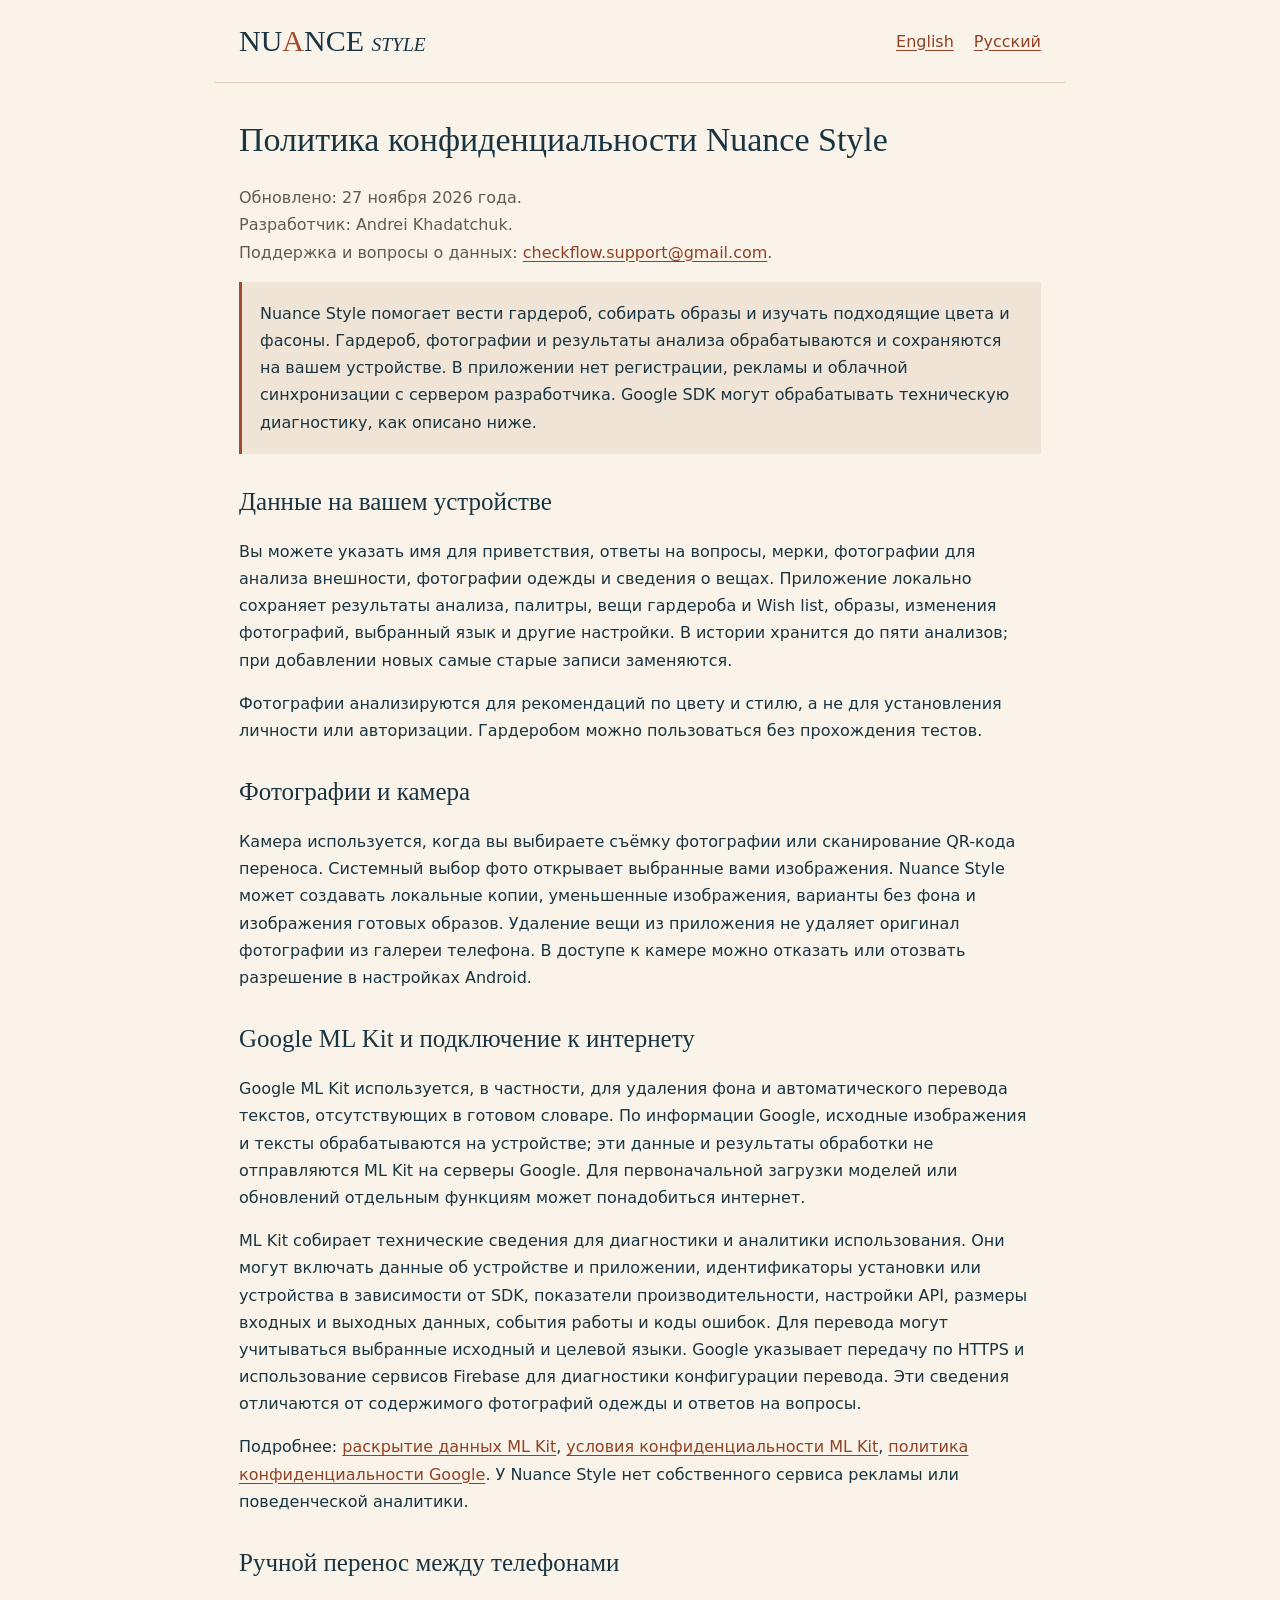
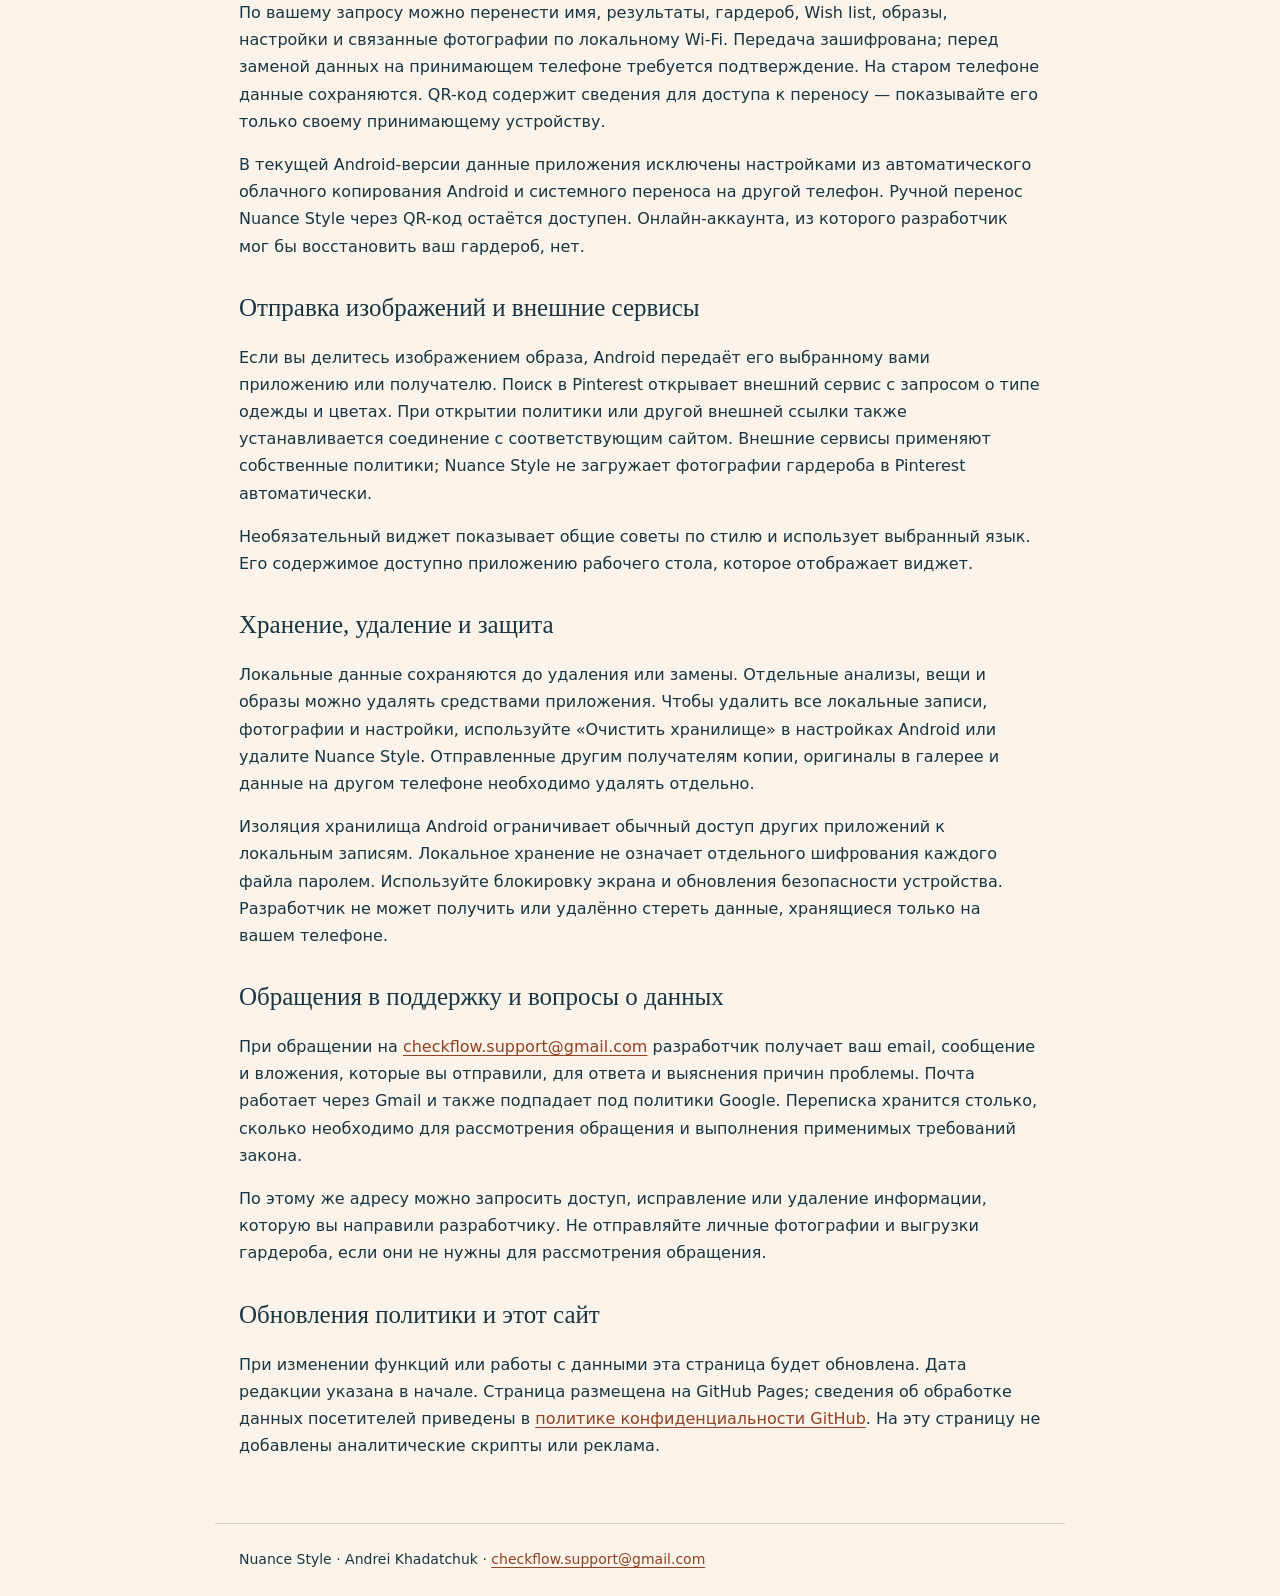
==== nuance-style/ru.html @ 470cd1a6 "Add Nuance Style privacy policy in English and Russian" ====
<!doctype html>
<html lang="ru">
<head><meta charset="utf-8"><meta name="viewport" content="width=device-width, initial-scale=1"><meta name="description" content="Политика конфиденциальности Nuance Style: гардероб, фотографии, анализ внешности и Google ML Kit."><title>Nuance Style — Политика конфиденциальности</title><link rel="stylesheet" href="styles.css"></head>
<body>
<header><a class="brand" href="./">NU<b>A</b>NCE <em>STYLE</em></a><nav aria-label="Язык"><a href="./" lang="en" hreflang="en">English</a><a href="ru.html" lang="ru" hreflang="ru" aria-current="page">Русский</a></nav></header>
<main>
<h1>Политика конфиденциальности Nuance Style</h1>
<p class="meta">Обновлено: 27 ноября 2026 года.<br>Разработчик: Andrei Khadatchuk.<br>Поддержка и вопросы о данных: <a href="mailto:checkflow.support@gmail.com">checkflow.support@gmail.com</a>.</p>
<p class="intro">Nuance Style помогает вести гардероб, собирать образы и изучать подходящие цвета и фасоны. Гардероб, фотографии и результаты анализа обрабатываются и сохраняются на вашем устройстве. В приложении нет регистрации, рекламы и облачной синхронизации с сервером разработчика. Google SDK могут обрабатывать техническую диагностику, как описано ниже.</p>
<h2>Данные на вашем устройстве</h2>
<p>Вы можете указать имя для приветствия, ответы на вопросы, мерки, фотографии для анализа внешности, фотографии одежды и сведения о вещах. Приложение локально сохраняет результаты анализа, палитры, вещи гардероба и Wish list, образы, изменения фотографий, выбранный язык и другие настройки. В истории хранится до пяти анализов; при добавлении новых самые старые записи заменяются.</p>
<p>Фотографии анализируются для рекомендаций по цвету и стилю, а не для установления личности или авторизации. Гардеробом можно пользоваться без прохождения тестов.</p>
<h2>Фотографии и камера</h2>
<p>Камера используется, когда вы выбираете съёмку фотографии или сканирование QR-кода переноса. Системный выбор фото открывает выбранные вами изображения. Nuance Style может создавать локальные копии, уменьшенные изображения, варианты без фона и изображения готовых образов. Удаление вещи из приложения не удаляет оригинал фотографии из галереи телефона. В доступе к камере можно отказать или отозвать разрешение в настройках Android.</p>
<h2>Google ML Kit и подключение к интернету</h2>
<p>Google ML Kit используется, в частности, для удаления фона и автоматического перевода текстов, отсутствующих в готовом словаре. По информации Google, исходные изображения и тексты обрабатываются на устройстве; эти данные и результаты обработки не отправляются ML Kit на серверы Google. Для первоначальной загрузки моделей или обновлений отдельным функциям может понадобиться интернет.</p>
<p>ML Kit собирает технические сведения для диагностики и аналитики использования. Они могут включать данные об устройстве и приложении, идентификаторы установки или устройства в зависимости от SDK, показатели производительности, настройки API, размеры входных и выходных данных, события работы и коды ошибок. Для перевода могут учитываться выбранные исходный и целевой языки. Google указывает передачу по HTTPS и использование сервисов Firebase для диагностики конфигурации перевода. Эти сведения отличаются от содержимого фотографий одежды и ответов на вопросы.</p>
<p>Подробнее: <a href="https://developers.google.com/ml-kit/android-data-disclosure">раскрытие данных ML Kit</a>, <a href="https://developers.google.com/ml-kit/terms">условия конфиденциальности ML Kit</a>, <a href="https://policies.google.com/privacy">политика конфиденциальности Google</a>. У Nuance Style нет собственного сервиса рекламы или поведенческой аналитики.</p>
<h2>Ручной перенос между телефонами</h2>
<p>По вашему запросу можно перенести имя, результаты, гардероб, Wish list, образы, настройки и связанные фотографии по локальному Wi-Fi. Передача зашифрована; перед заменой данных на принимающем телефоне требуется подтверждение. На старом телефоне данные сохраняются. QR-код содержит сведения для доступа к переносу — показывайте его только своему принимающему устройству.</p>
<p>В текущей Android-версии данные приложения исключены настройками из автоматического облачного копирования Android и системного переноса на другой телефон. Ручной перенос Nuance Style через QR-код остаётся доступен. Онлайн-аккаунта, из которого разработчик мог бы восстановить ваш гардероб, нет.</p>
<h2>Отправка изображений и внешние сервисы</h2>
<p>Если вы делитесь изображением образа, Android передаёт его выбранному вами приложению или получателю. Поиск в Pinterest открывает внешний сервис с запросом о типе одежды и цветах. При открытии политики или другой внешней ссылки также устанавливается соединение с соответствующим сайтом. Внешние сервисы применяют собственные политики; Nuance Style не загружает фотографии гардероба в Pinterest автоматически.</p>
<p>Необязательный виджет показывает общие советы по стилю и использует выбранный язык. Его содержимое доступно приложению рабочего стола, которое отображает виджет.</p>
<h2>Хранение, удаление и защита</h2>
<p>Локальные данные сохраняются до удаления или замены. Отдельные анализы, вещи и образы можно удалять средствами приложения. Чтобы удалить все локальные записи, фотографии и настройки, используйте «Очистить хранилище» в настройках Android или удалите Nuance Style. Отправленные другим получателям копии, оригиналы в галерее и данные на другом телефоне необходимо удалять отдельно.</p>
<p>Изоляция хранилища Android ограничивает обычный доступ других приложений к локальным записям. Локальное хранение не означает отдельного шифрования каждого файла паролем. Используйте блокировку экрана и обновления безопасности устройства. Разработчик не может получить или удалённо стереть данные, хранящиеся только на вашем телефоне.</p>
<h2>Обращения в поддержку и вопросы о данных</h2>
<p>При обращении на <a href="mailto:checkflow.support@gmail.com">checkflow.support@gmail.com</a> разработчик получает ваш email, сообщение и вложения, которые вы отправили, для ответа и выяснения причин проблемы. Почта работает через Gmail и также подпадает под политики Google. Переписка хранится столько, сколько необходимо для рассмотрения обращения и выполнения применимых требований закона.</p>
<p>По этому же адресу можно запросить доступ, исправление или удаление информации, которую вы направили разработчику. Не отправляйте личные фотографии и выгрузки гардероба, если они не нужны для рассмотрения обращения.</p>
<h2>Обновления политики и этот сайт</h2>
<p>При изменении функций или работы с данными эта страница будет обновлена. Дата редакции указана в начале. Страница размещена на GitHub Pages; сведения об обработке данных посетителей приведены в <a href="https://docs.github.com/en/site-policy/privacy-policies/github-general-privacy-statement">политике конфиденциальности GitHub</a>. На эту страницу не добавлены аналитические скрипты или реклама.</p>
</main><footer>Nuance Style · Andrei Khadatchuk · <a href="mailto:checkflow.support@gmail.com">checkflow.support@gmail.com</a></footer>
</body></html>
---- nuance-style/styles.css ----
:root{color-scheme:light;font-family:system-ui,sans-serif;color:#193541;background:#faf3ea}*{box-sizing:border-box}body{margin:0}header,main,footer{max-width:850px;margin:auto;padding:24px}header{display:flex;flex-wrap:wrap;gap:18px;align-items:center;justify-content:space-between;border-bottom:1px solid #ddcfc2}.brand{font-family:Georgia,serif;font-size:30px;color:#193541;text-decoration:none}.brand b{font-weight:400;color:#a24c2e}.brand em{font-size:.65em}nav{display:flex;gap:20px}a{color:#914124;text-underline-offset:3px;overflow-wrap:anywhere}main{padding-top:36px;padding-bottom:48px}h1,h2{font-family:Georgia,serif;font-weight:400;line-height:1.25}h1{font-size:34px;margin-top:0}h2{font-size:25px;margin-top:32px}p,li{font-size:16px;line-height:1.7}li{margin-bottom:8px}.intro{padding:18px;background:#f0e4d7;border-left:3px solid #a24c2e}.meta{color:#635a51}footer{border-top:1px solid #ddcfc2;font-size:14px;line-height:1.7}@media(max-width:400px){header,main,footer{padding:20px}h1{font-size:29px}}
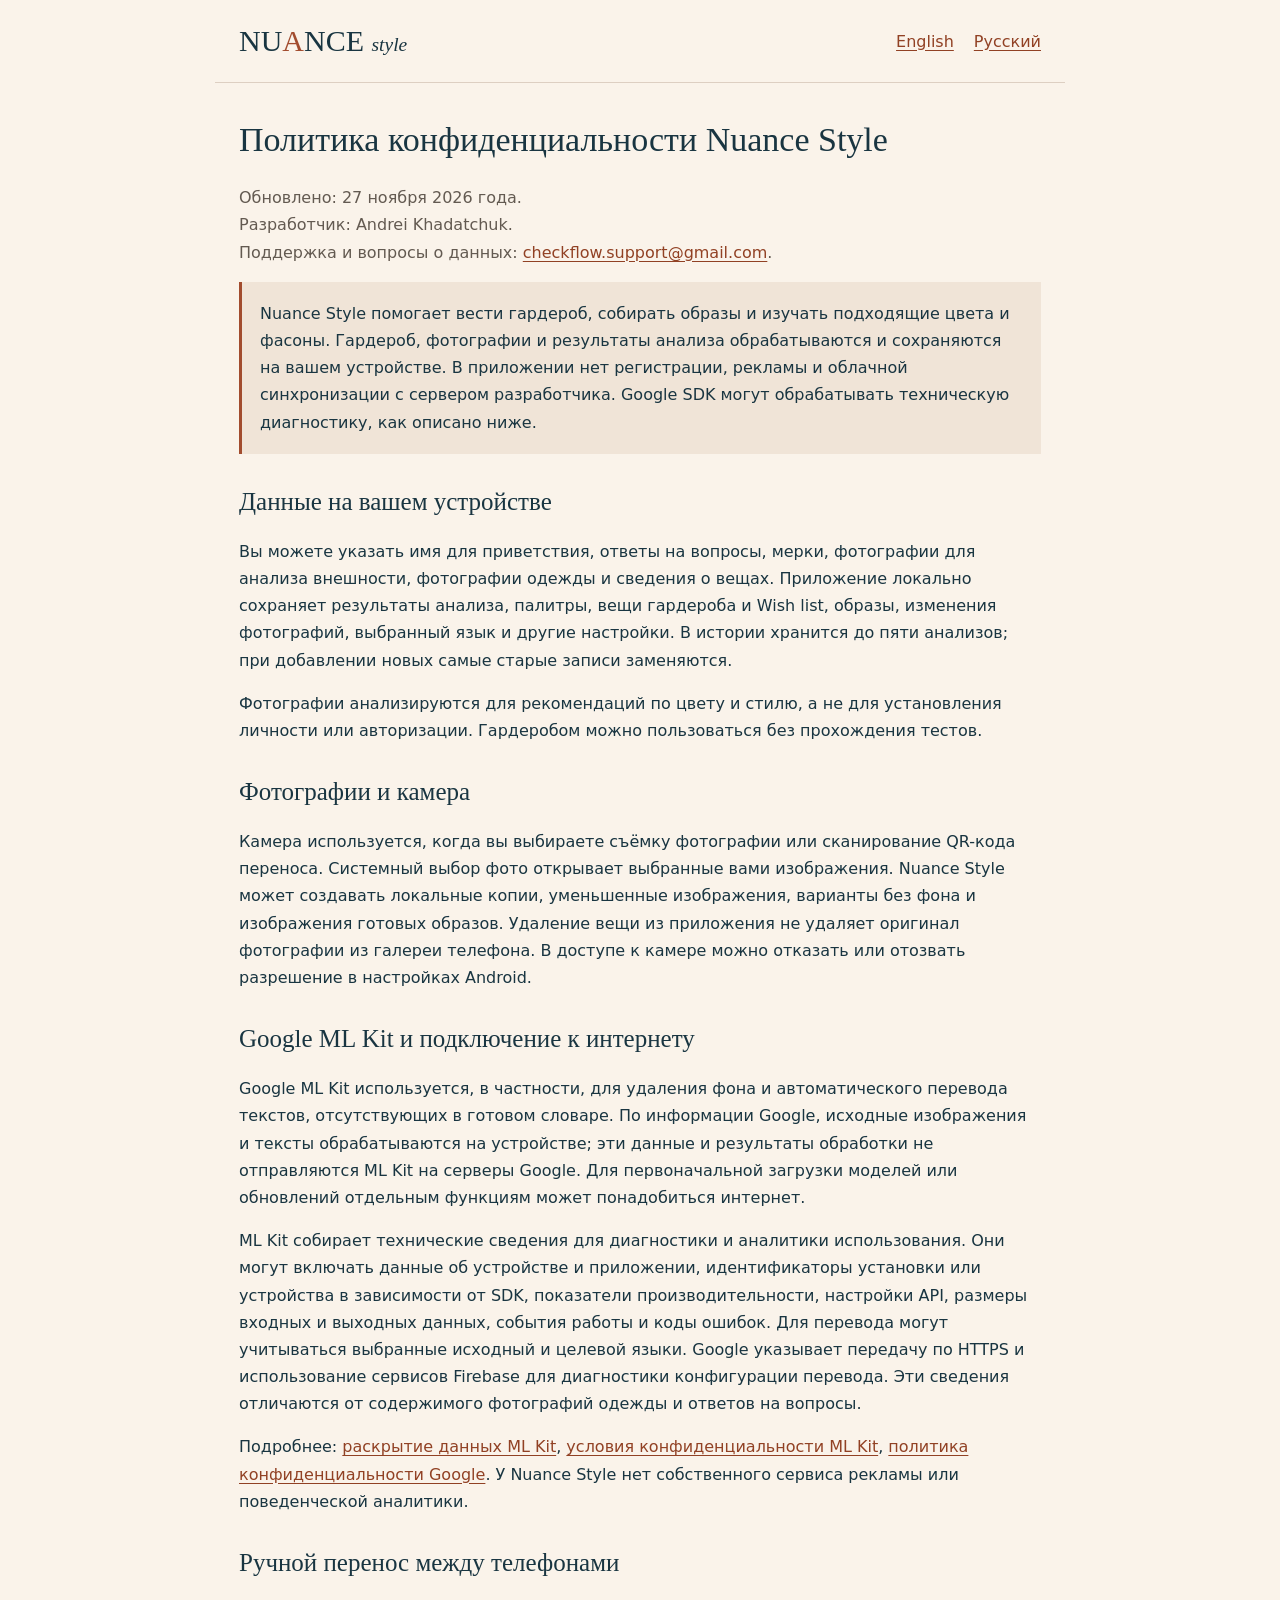
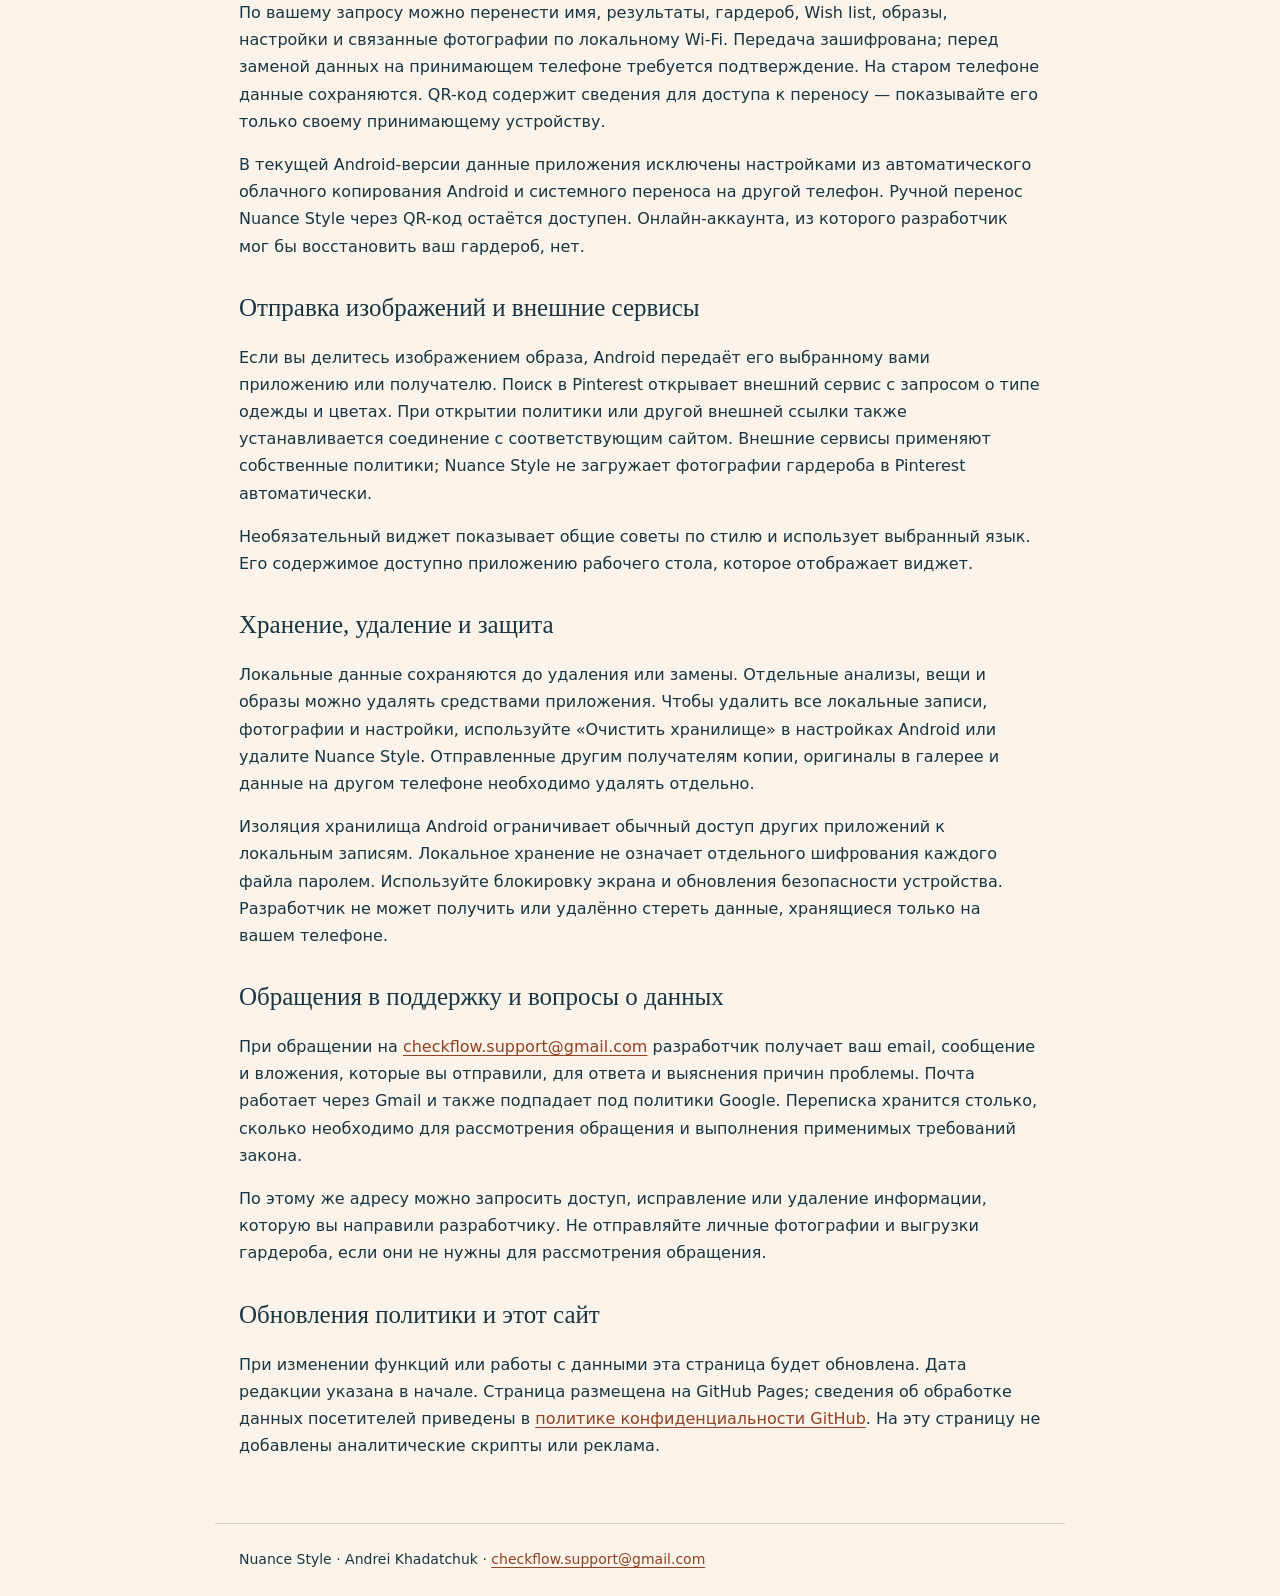
==== commit 2a188fc0: "Use lowercase italic style in Nuance Style policy wordmark" ====
--- a/nuance-style/ru.html
+++ b/nuance-style/ru.html
@@ -2,7 +2,7 @@
 <html lang="ru">
 <head><meta charset="utf-8"><meta name="viewport" content="width=device-width, initial-scale=1"><meta name="description" content="Политика конфиденциальности Nuance Style: гардероб, фотографии, анализ внешности и Google ML Kit."><title>Nuance Style — Политика конфиденциальности</title><link rel="stylesheet" href="styles.css"></head>
 <body>
-<header><a class="brand" href="./">NU<b>A</b>NCE <em>STYLE</em></a><nav aria-label="Язык"><a href="./" lang="en" hreflang="en">English</a><a href="ru.html" lang="ru" hreflang="ru" aria-current="page">Русский</a></nav></header>
+<header><a class="brand" href="./">NU<b>A</b>NCE <em>style</em></a><nav aria-label="Язык"><a href="./" lang="en" hreflang="en">English</a><a href="ru.html" lang="ru" hreflang="ru" aria-current="page">Русский</a></nav></header>
 <main>
 <h1>Политика конфиденциальности Nuance Style</h1>
 <p class="meta">Обновлено: 27 ноября 2026 года.<br>Разработчик: Andrei Khadatchuk.<br>Поддержка и вопросы о данных: <a href="mailto:checkflow.support@gmail.com">checkflow.support@gmail.com</a>.</p>
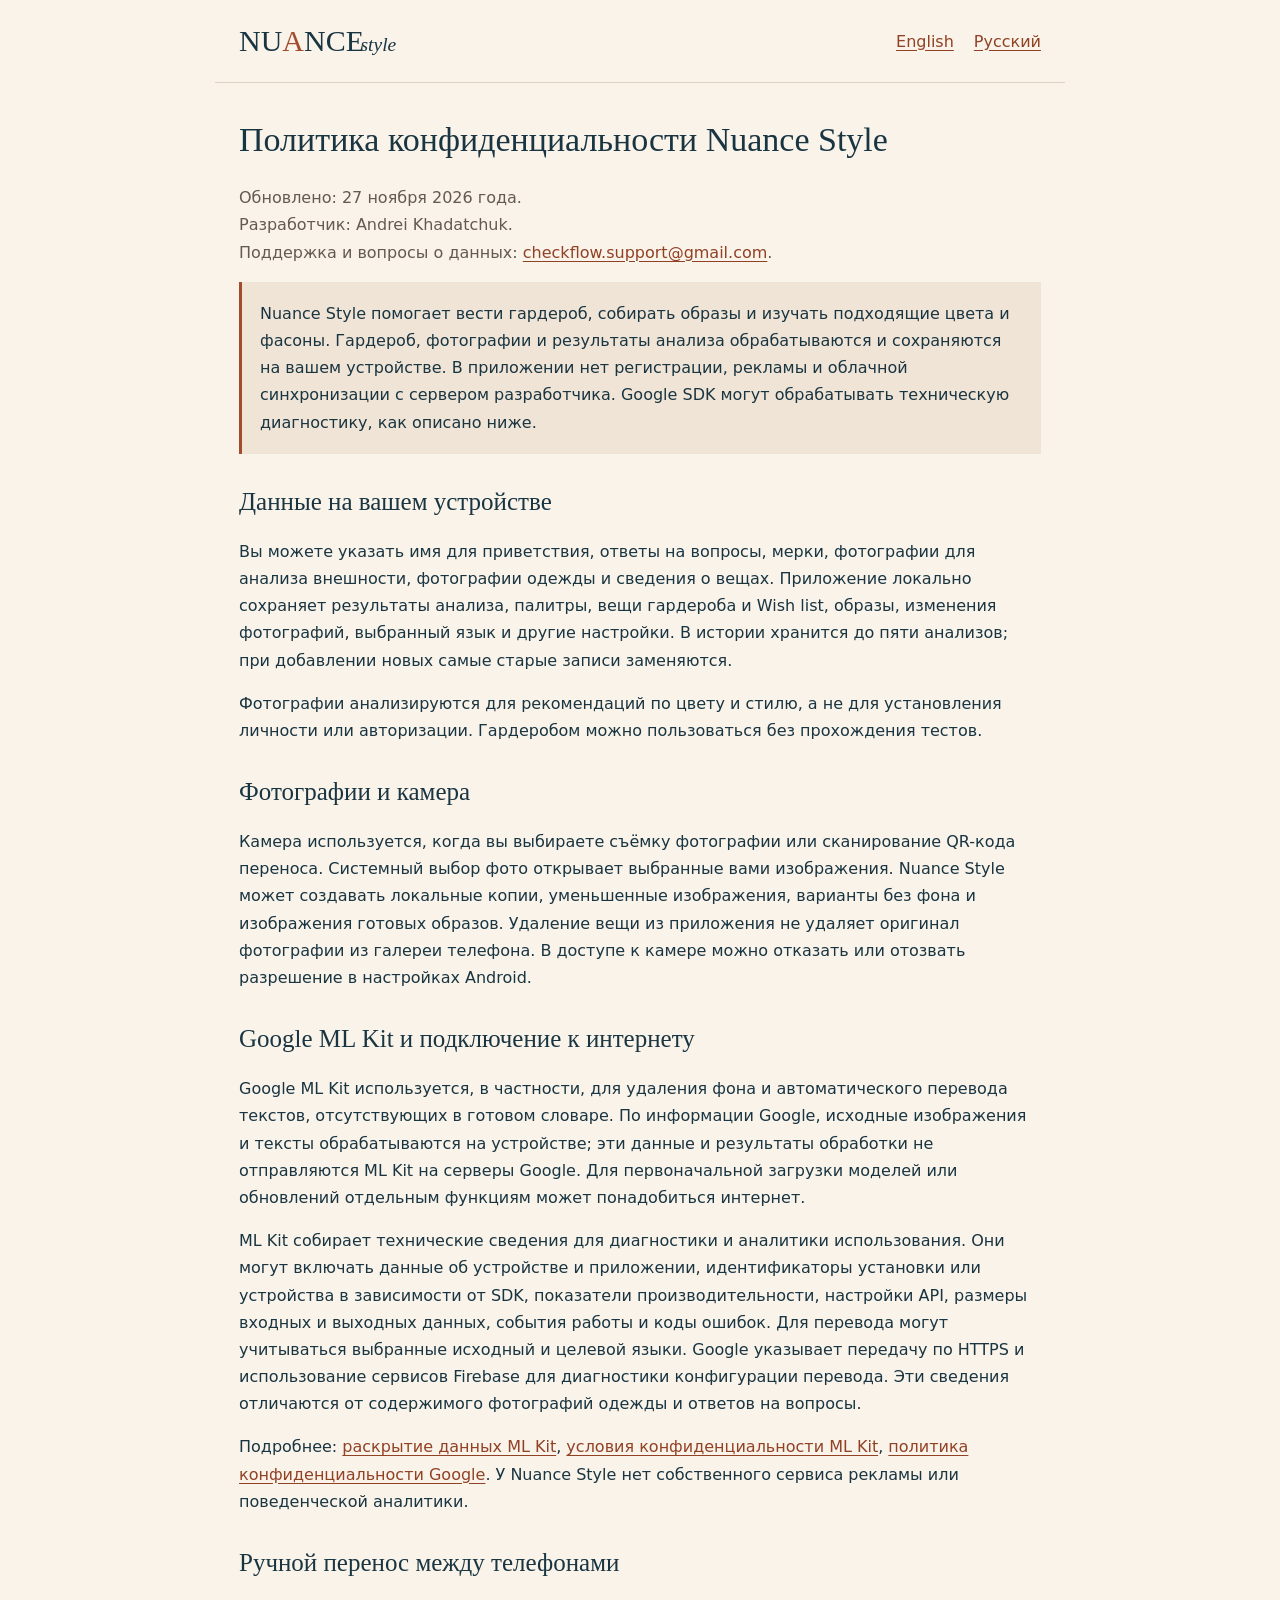
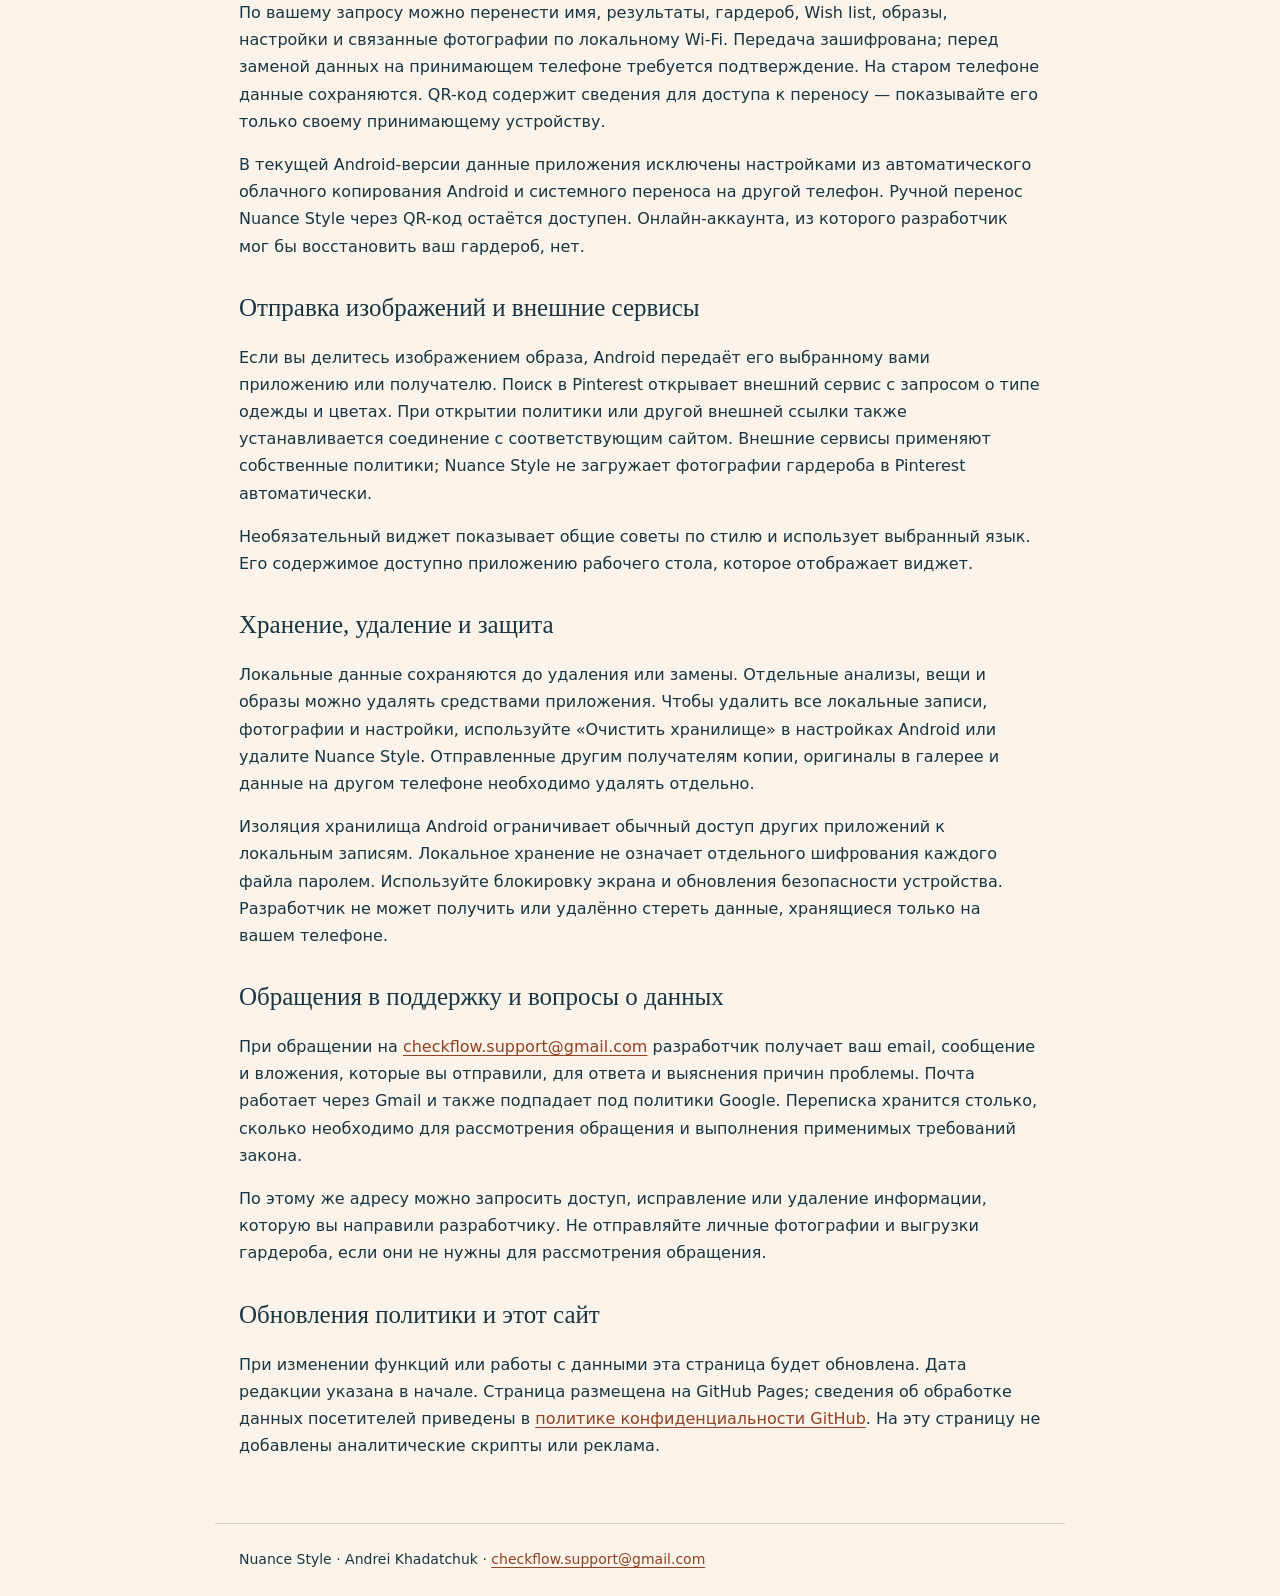
==== commit 7191f3df: "Slightly overlap italic style with NUANCE in policy wordmark" ====
--- a/nuance-style/ru.html
+++ b/nuance-style/ru.html
@@ -2,7 +2,7 @@
 <html lang="ru">
 <head><meta charset="utf-8"><meta name="viewport" content="width=device-width, initial-scale=1"><meta name="description" content="Политика конфиденциальности Nuance Style: гардероб, фотографии, анализ внешности и Google ML Kit."><title>Nuance Style — Политика конфиденциальности</title><link rel="stylesheet" href="styles.css"></head>
 <body>
-<header><a class="brand" href="./">NU<b>A</b>NCE <em>style</em></a><nav aria-label="Язык"><a href="./" lang="en" hreflang="en">English</a><a href="ru.html" lang="ru" hreflang="ru" aria-current="page">Русский</a></nav></header>
+<header><a class="brand" href="./">NU<b>A</b>NCE<em>style</em></a><nav aria-label="Язык"><a href="./" lang="en" hreflang="en">English</a><a href="ru.html" lang="ru" hreflang="ru" aria-current="page">Русский</a></nav></header>
 <main>
 <h1>Политика конфиденциальности Nuance Style</h1>
 <p class="meta">Обновлено: 27 ноября 2026 года.<br>Разработчик: Andrei Khadatchuk.<br>Поддержка и вопросы о данных: <a href="mailto:checkflow.support@gmail.com">checkflow.support@gmail.com</a>.</p>
--- a/nuance-style/styles.css
+++ b/nuance-style/styles.css
@@ -1 +1 @@
-:root{color-scheme:light;font-family:system-ui,sans-serif;color:#193541;background:#faf3ea}*{box-sizing:border-box}body{margin:0}header,main,footer{max-width:850px;margin:auto;padding:24px}header{display:flex;flex-wrap:wrap;gap:18px;align-items:center;justify-content:space-between;border-bottom:1px solid #ddcfc2}.brand{font-family:Georgia,serif;font-size:30px;color:#193541;text-decoration:none}.brand b{font-weight:400;color:#a24c2e}.brand em{font-size:.65em}nav{display:flex;gap:20px}a{color:#914124;text-underline-offset:3px;overflow-wrap:anywhere}main{padding-top:36px;padding-bottom:48px}h1,h2{font-family:Georgia,serif;font-weight:400;line-height:1.25}h1{font-size:34px;margin-top:0}h2{font-size:25px;margin-top:32px}p,li{font-size:16px;line-height:1.7}li{margin-bottom:8px}.intro{padding:18px;background:#f0e4d7;border-left:3px solid #a24c2e}.meta{color:#635a51}footer{border-top:1px solid #ddcfc2;font-size:14px;line-height:1.7}@media(max-width:400px){header,main,footer{padding:20px}h1{font-size:29px}}
+:root{color-scheme:light;font-family:system-ui,sans-serif;color:#193541;background:#faf3ea}*{box-sizing:border-box}body{margin:0}header,main,footer{max-width:850px;margin:auto;padding:24px}header{display:flex;flex-wrap:wrap;gap:18px;align-items:center;justify-content:space-between;border-bottom:1px solid #ddcfc2}.brand{font-family:Georgia,serif;font-size:30px;color:#193541;text-decoration:none}.brand b{font-weight:400;color:#a24c2e}.brand em{font-size:.65em;display:inline-block;margin-left:-.18em}nav{display:flex;gap:20px}a{color:#914124;text-underline-offset:3px;overflow-wrap:anywhere}main{padding-top:36px;padding-bottom:48px}h1,h2{font-family:Georgia,serif;font-weight:400;line-height:1.25}h1{font-size:34px;margin-top:0}h2{font-size:25px;margin-top:32px}p,li{font-size:16px;line-height:1.7}li{margin-bottom:8px}.intro{padding:18px;background:#f0e4d7;border-left:3px solid #a24c2e}.meta{color:#635a51}footer{border-top:1px solid #ddcfc2;font-size:14px;line-height:1.7}@media(max-width:400px){header,main,footer{padding:20px}h1{font-size:29px}}
